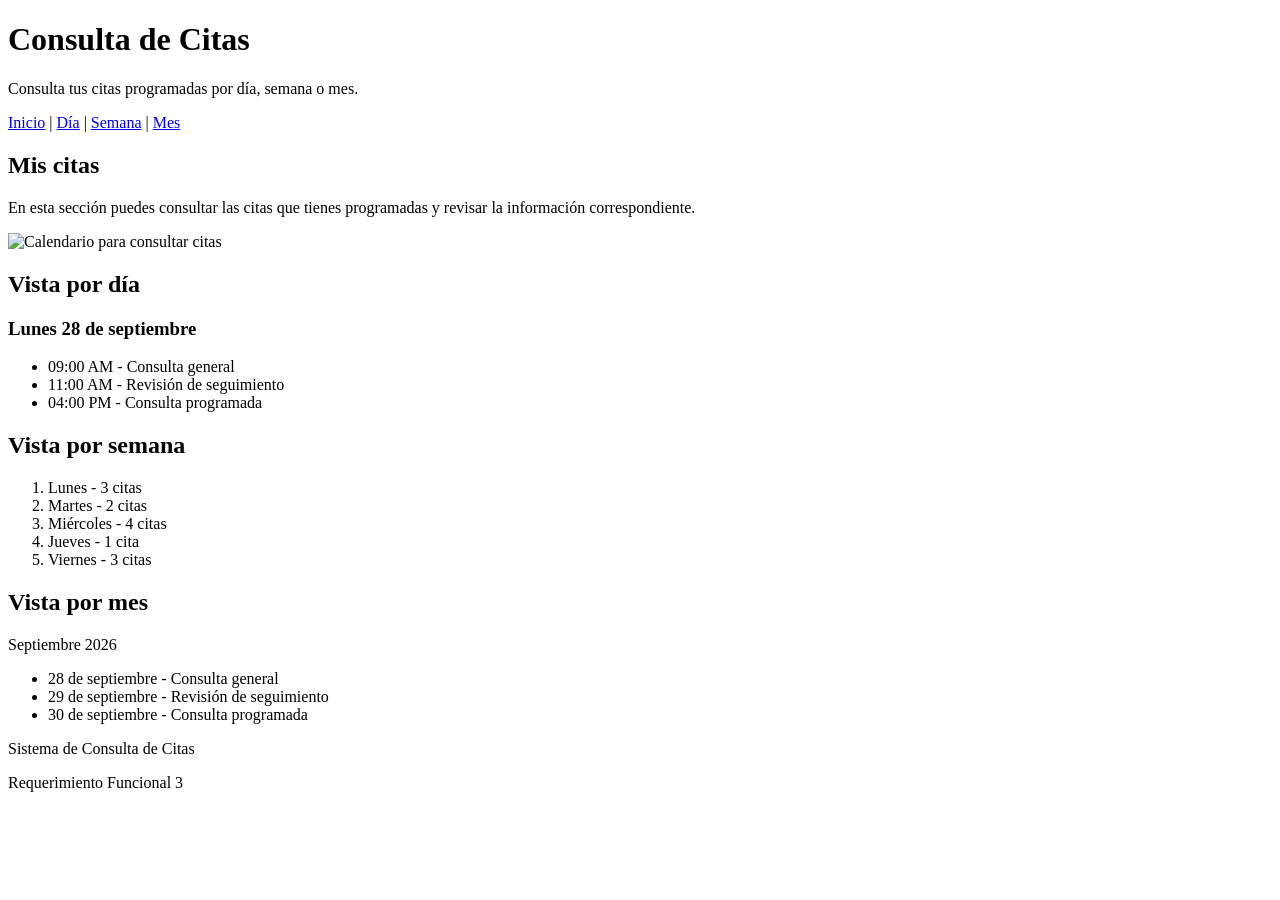
==== practica-02-requerimento-funcional/index.html @ b23616b7 "commit requerimento 2" ====
<!DOCTYPE html>
<html lang="es">

<head>
    <meta charset="UTF-8">
    <meta name="viewport" content="width=device-width, initial-scale=1.0">
    <title>Consulta de Citas</title>
</head>

<body>

    <header>
        <h1>Consulta de Citas</h1>
        <p>Consulta tus citas programadas por día, semana o mes.</p>
    </header>

    
    <nav>
        <a href="#inicio">Inicio</a> |
        <a href="#dia">Día</a> |
        <a href="#semana">Semana</a> |
        <a href="#mes">Mes</a>
    </nav>

    <main>

       
        <section id="inicio">
            <h2>Mis citas</h2>

            <p>
                En esta sección puedes consultar las citas que tienes
                programadas y revisar la información correspondiente.
            </p>

            <img src="calendario.png"
                 alt="Calendario para consultar citas"
                 width="300">

        </section>

        
        <section id="dia">
            <h2>Vista por día</h2>

            <h3>Lunes 28 de septiembre</h3>

            <ul>
                <li>09:00 AM - Consulta general</li>
                <li>11:00 AM - Revisión de seguimiento</li>
                <li>04:00 PM - Consulta programada</li>
            </ul>

        </section>

        <section id="semana">
            <h2>Vista por semana</h2>

            <ol>
                <li>Lunes - 3 citas</li>
                <li>Martes - 2 citas</li>
                <li>Miércoles - 4 citas</li>
                <li>Jueves - 1 cita</li>
                <li>Viernes - 3 citas</li>
            </ol>

        </section>

        
        <section id="mes">
            <h2>Vista por mes</h2>

            <p>Septiembre 2026</p>

            <ul>
                <li>28 de septiembre - Consulta general</li>
                <li>29 de septiembre - Revisión de seguimiento</li>
                <li>30 de septiembre - Consulta programada</li>
            </ul>

        </section>

    </main>

    
    <footer>
        <p>Sistema de Consulta de Citas</p>
        <p>Requerimiento Funcional 3</p>
    </footer>

</body>

</html>
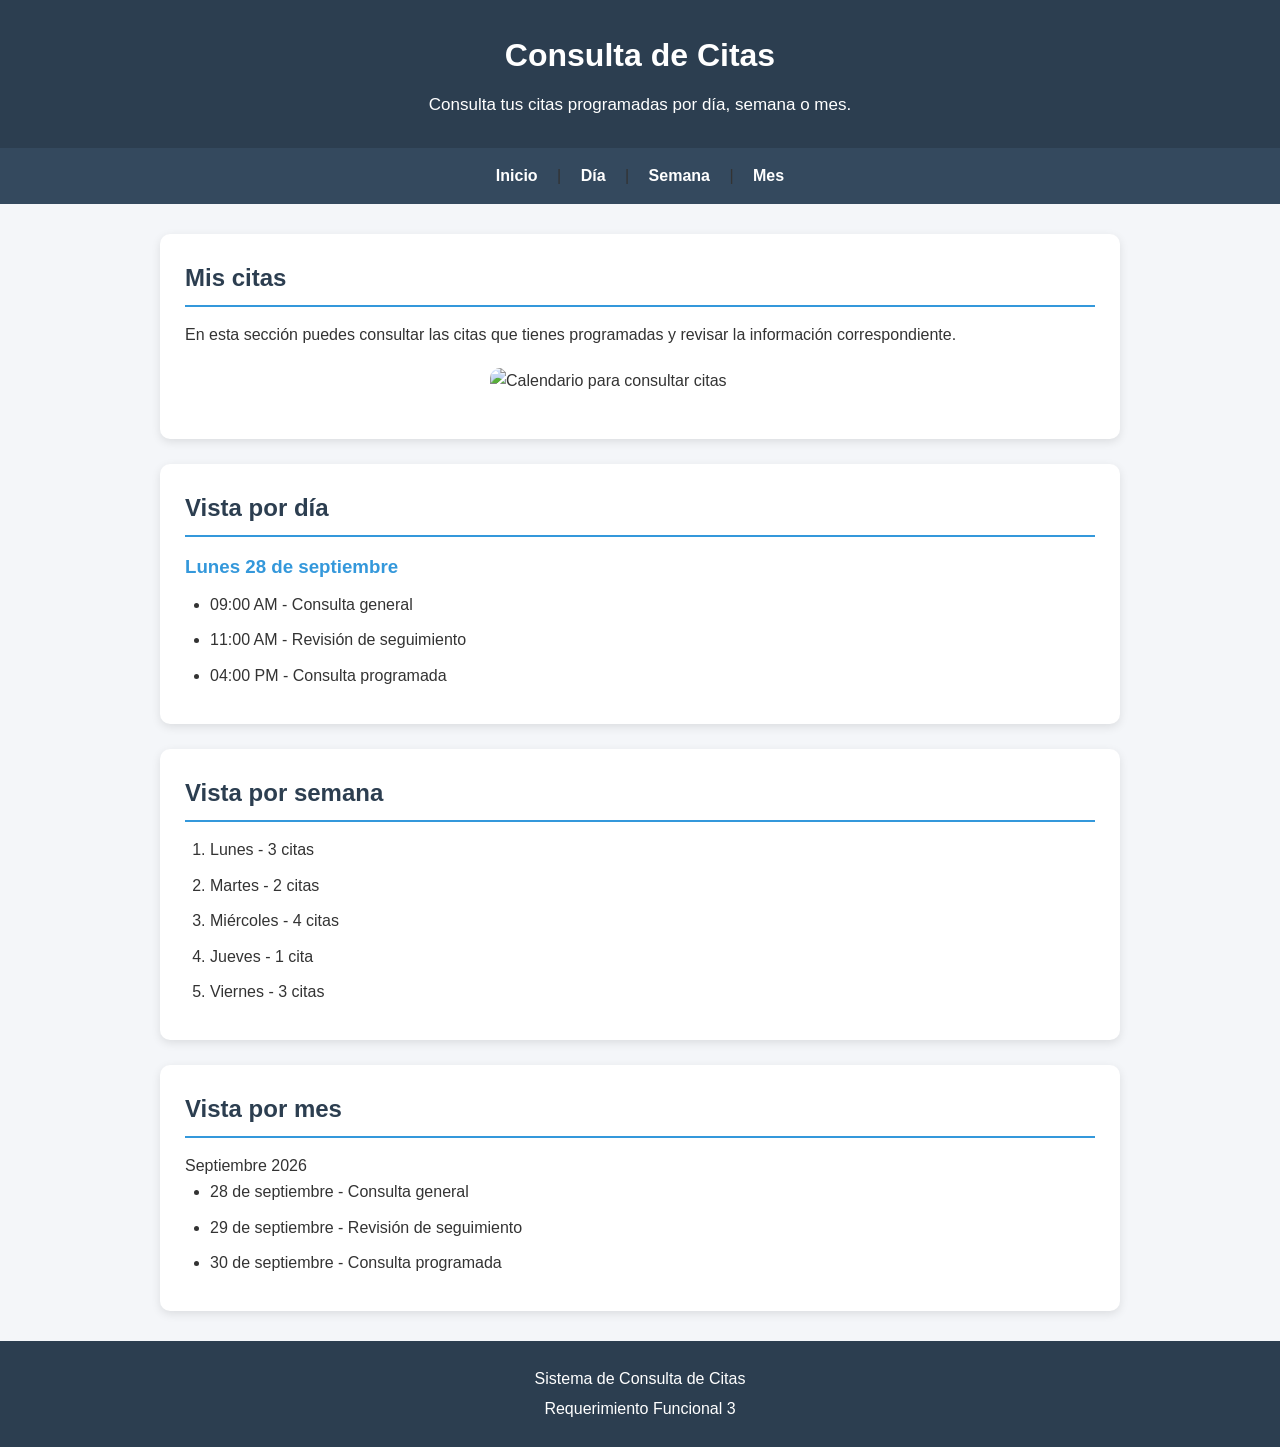
==== commit 908e1b6c: "Commit" ====
--- a/practica-02-requerimento-funcional/index.html
+++ b/practica-02-requerimento-funcional/index.html
@@ -5,6 +5,7 @@
     <meta charset="UTF-8">
     <meta name="viewport" content="width=device-width, initial-scale=1.0">
     <title>Consulta de Citas</title>
+    <link rel="stylesheet" href="style.css">
 </head>
 
 <body>
--- a/practica-02-requerimento-funcional/style.css
+++ b/practica-02-requerimento-funcional/style.css
@@ -0,0 +1,128 @@
+/* Configuración general */
+* {
+    margin: 0;
+    padding: 0;
+    box-sizing: border-box;
+}
+
+body {
+    font-family: Arial, sans-serif;
+    background-color: #f4f6f9;
+    color: #333;
+    line-height: 1.6;
+}
+
+/* Encabezado */
+header {
+    background-color: #2c3e50;
+    color: white;
+    text-align: center;
+    padding: 30px 20px;
+}
+
+header h1 {
+    font-size: 32px;
+    margin-bottom: 10px;
+}
+
+header p {
+    font-size: 17px;
+}
+
+/* Menú de navegación */
+nav {
+    background-color: #34495e;
+    text-align: center;
+    padding: 15px;
+}
+
+nav a {
+    color: white;
+    text-decoration: none;
+    margin: 0 15px;
+    font-weight: bold;
+}
+
+nav a:hover {
+    color: #3498db;
+}
+
+/* Contenido principal */
+main {
+    max-width: 1000px;
+    margin: 30px auto;
+    padding: 0 20px;
+}
+
+/* Secciones */
+section {
+    background-color: white;
+    margin-bottom: 25px;
+    padding: 25px;
+    border-radius: 10px;
+    box-shadow: 0 3px 10px rgba(0, 0, 0, 0.1);
+}
+
+section h2 {
+    color: #2c3e50;
+    margin-bottom: 15px;
+    border-bottom: 2px solid #3498db;
+    padding-bottom: 8px;
+}
+
+section h3 {
+    color: #3498db;
+    margin-bottom: 10px;
+}
+
+/* Imagen */
+section img {
+    display: block;
+    margin: 20px auto;
+    border-radius: 10px;
+    max-width: 100%;
+}
+
+/* Listas */
+ul,
+ol {
+    margin-left: 25px;
+}
+
+li {
+    margin-bottom: 10px;
+}
+
+/* Pie de página */
+footer {
+    background-color: #2c3e50;
+    color: white;
+    text-align: center;
+    padding: 20px;
+    margin-top: 30px;
+}
+
+footer p {
+    margin: 5px;
+}
+
+/* Diseño para celulares */
+@media (max-width: 600px) {
+
+    header h1 {
+        font-size: 25px;
+    }
+
+    nav a {
+        display: block;
+        margin: 8px;
+    }
+
+    main {
+        padding: 0 10px;
+    }
+
+    section {
+        padding: 18px;
+    }
+}
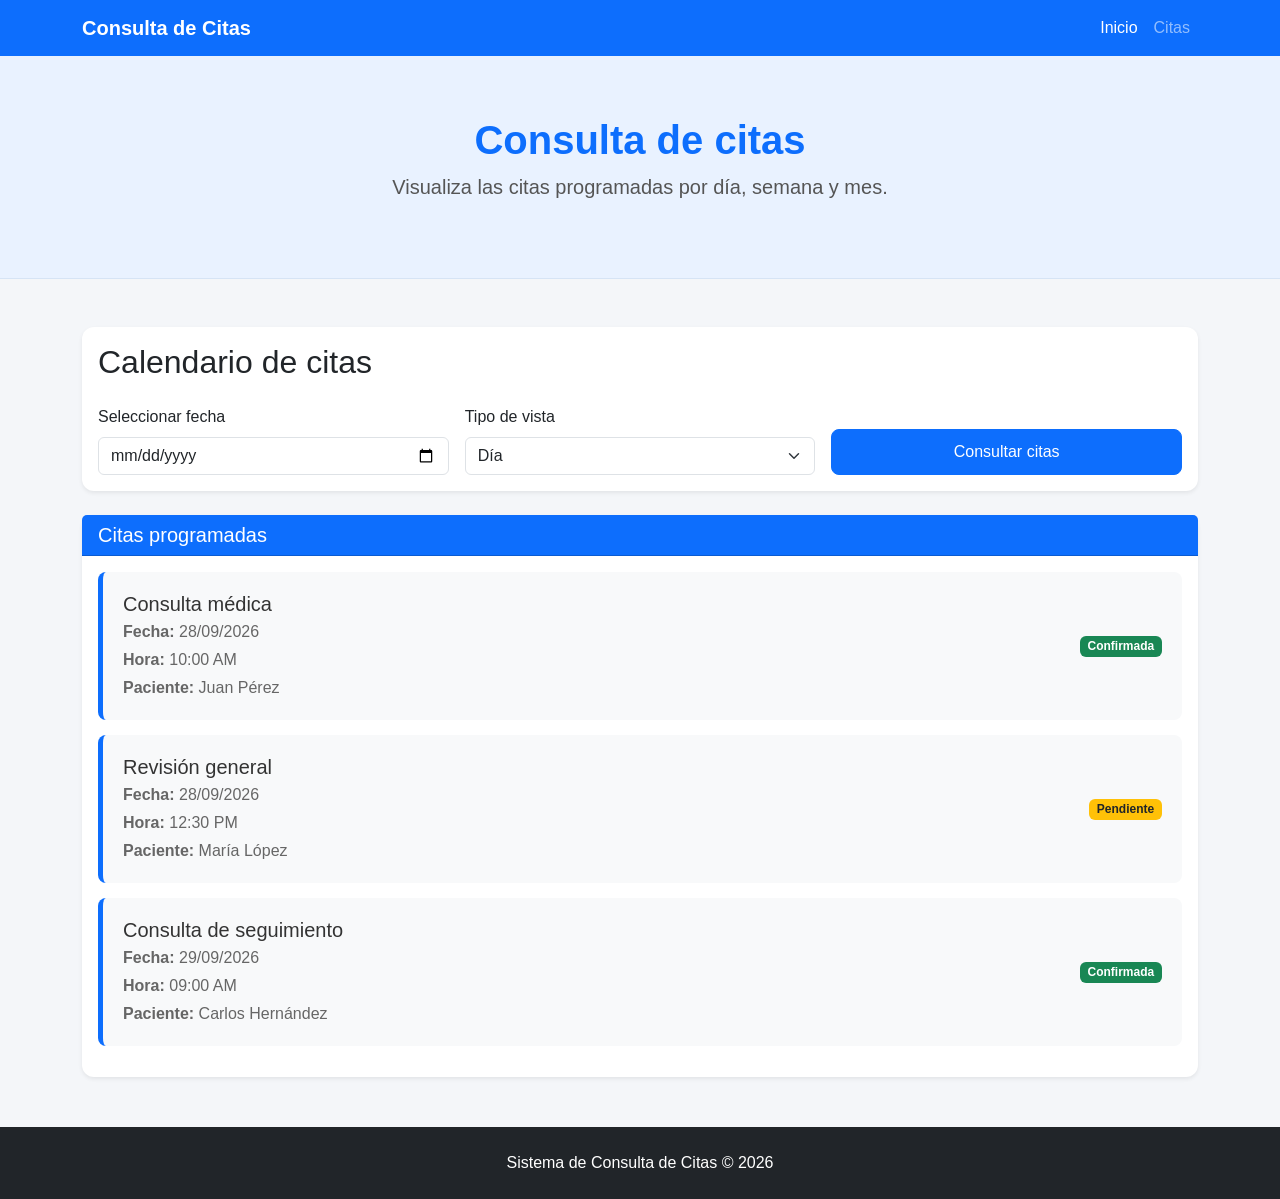
==== commit d172cf35: "Commit 2" ====
--- a/practica-02-requerimento-funcional/index.html
+++ b/practica-02-requerimento-funcional/index.html
@@ -1,94 +1,241 @@
 <!DOCTYPE html>
 <html lang="es">
-
 <head>
     <meta charset="UTF-8">
     <meta name="viewport" content="width=device-width, initial-scale=1.0">
+
     <title>Consulta de Citas</title>
+
+    <!-- Bootstrap 5.0.2 -->
+    <link href="https://cdn.jsdelivr.net/npm/bootstrap@5.0.2/dist/css/bootstrap.min.css"
+          rel="stylesheet"
+          integrity="sha384-EVSTQN3/azprG1Anm3QDgpJLIm9Nao0Yz1ztcQTwFspd3yD65VohhpuuCOmLASjC"
+          crossorigin="anonymous">
+
+    <!-- CSS propio -->
     <link rel="stylesheet" href="style.css">
 </head>
 
 <body>
 
-    <header>
-        <h1>Consulta de Citas</h1>
-        <p>Consulta tus citas programadas por día, semana o mes.</p>
+    <!-- Barra de navegación -->
+    <nav class="navbar navbar-expand-lg navbar-dark bg-primary">
+        <div class="container">
+            <a class="navbar-brand fw-bold" href="#">
+                Consulta de Citas
+            </a>
+
+            <button class="navbar-toggler"
+                    type="button"
+                    data-bs-toggle="collapse"
+                    data-bs-target="#menu">
+                <span class="navbar-toggler-icon"></span>
+            </button>
+
+            <div class="collapse navbar-collapse" id="menu">
+                <ul class="navbar-nav ms-auto">
+                    <li class="nav-item">
+                        <a class="nav-link active" href="#">Inicio</a>
+                    </li>
+                    <li class="nav-item">
+                        <a class="nav-link" href="#citas">Citas</a>
+                    </li>
+                </ul>
+            </div>
+        </div>
+    </nav>
+
+
+    <!-- Encabezado -->
+    <header class="hero text-center">
+        <div class="container">
+            <h1 class="fw-bold">Consulta de citas</h1>
+            <p class="lead">
+                Visualiza las citas programadas por día, semana y mes.
+            </p>
+        </div>
     </header>
 
-    
-    <nav>
-        <a href="#inicio">Inicio</a> |
-        <a href="#dia">Día</a> |
-        <a href="#semana">Semana</a> |
-        <a href="#mes">Mes</a>
-    </nav>
-
-    <main>
-
-       
-        <section id="inicio">
-            <h2>Mis citas</h2>
-
-            <p>
-                En esta sección puedes consultar las citas que tienes
-                programadas y revisar la información correspondiente.
-            </p>
-
-            <img src="calendario.png"
-                 alt="Calendario para consultar citas"
-                 width="300">
-
-        </section>
-
-        
-        <section id="dia">
-            <h2>Vista por día</h2>
-
-            <h3>Lunes 28 de septiembre</h3>
-
-            <ul>
-                <li>09:00 AM - Consulta general</li>
-                <li>11:00 AM - Revisión de seguimiento</li>
-                <li>04:00 PM - Consulta programada</li>
-            </ul>
-
-        </section>
-
-        <section id="semana">
-            <h2>Vista por semana</h2>
-
-            <ol>
-                <li>Lunes - 3 citas</li>
-                <li>Martes - 2 citas</li>
-                <li>Miércoles - 4 citas</li>
-                <li>Jueves - 1 cita</li>
-                <li>Viernes - 3 citas</li>
-            </ol>
-
-        </section>
-
-        
-        <section id="mes">
-            <h2>Vista por mes</h2>
-
-            <p>Septiembre 2026</p>
-
-            <ul>
-                <li>28 de septiembre - Consulta general</li>
-                <li>29 de septiembre - Revisión de seguimiento</li>
-                <li>30 de septiembre - Consulta programada</li>
-            </ul>
-
-        </section>
+
+    <!-- Contenido principal -->
+    <main class="container my-5" id="citas">
+
+        <!-- Selector de vista -->
+        <div class="card shadow-sm mb-4">
+            <div class="card-body">
+
+                <h2 class="card-title mb-4">
+                    Calendario de citas
+                </h2>
+
+                <div class="row g-3 align-items-end">
+
+                    <div class="col-md-4">
+                        <label for="fecha" class="form-label">
+                            Seleccionar fecha
+                        </label>
+
+                        <input type="date"
+                               id="fecha"
+                               class="form-control">
+                    </div>
+
+                    <div class="col-md-4">
+                        <label for="vista" class="form-label">
+                            Tipo de vista
+                        </label>
+
+                        <select id="vista" class="form-select">
+                            <option value="dia">Día</option>
+                            <option value="semana">Semana</option>
+                            <option value="mes">Mes</option>
+                        </select>
+                    </div>
+
+                    <div class="col-md-4">
+                        <button class="btn btn-primary w-100"
+                                onclick="consultarCitas()">
+                            Consultar citas
+                        </button>
+                    </div>
+
+                </div>
+
+            </div>
+        </div>
+
+
+        <!-- Resultado -->
+        <div class="card shadow-sm">
+
+            <div class="card-header bg-primary text-white">
+                <h3 class="h5 mb-0">
+                    Citas programadas
+                </h3>
+            </div>
+
+            <div class="card-body">
+
+                <div id="resultado">
+
+                    <!-- Cita 1 -->
+                    <div class="cita-item">
+                        <div>
+                            <h4 class="h5 mb-1">
+                                Consulta médica
+                            </h4>
+
+                            <p class="mb-1">
+                                <strong>Fecha:</strong> 28/09/2026
+                            </p>
+
+                            <p class="mb-1">
+                                <strong>Hora:</strong> 10:00 AM
+                            </p>
+
+                            <p class="mb-0">
+                                <strong>Paciente:</strong> Juan Pérez
+                            </p>
+                        </div>
+
+                        <span class="badge bg-success">
+                            Confirmada
+                        </span>
+                    </div>
+
+
+                    <!-- Cita 2 -->
+                    <div class="cita-item">
+                        <div>
+                            <h4 class="h5 mb-1">
+                                Revisión general
+                            </h4>
+
+                            <p class="mb-1">
+                                <strong>Fecha:</strong> 28/09/2026
+                            </p>
+
+                            <p class="mb-1">
+                                <strong>Hora:</strong> 12:30 PM
+                            </p>
+
+                            <p class="mb-0">
+                                <strong>Paciente:</strong> María López
+                            </p>
+                        </div>
+
+                        <span class="badge bg-warning text-dark">
+                            Pendiente
+                        </span>
+                    </div>
+
+
+                    <!-- Cita 3 -->
+                    <div class="cita-item">
+                        <div>
+                            <h4 class="h5 mb-1">
+                                Consulta de seguimiento
+                            </h4>
+
+                            <p class="mb-1">
+                                <strong>Fecha:</strong> 29/09/2026
+                            </p>
+
+                            <p class="mb-1">
+                                <strong>Hora:</strong> 09:00 AM
+                            </p>
+
+                            <p class="mb-0">
+                                <strong>Paciente:</strong> Carlos Hernández
+                            </p>
+                        </div>
+
+                        <span class="badge bg-success">
+                            Confirmada
+                        </span>
+                    </div>
+
+                </div>
+
+            </div>
+        </div>
 
     </main>
 
-    
-    <footer>
-        <p>Sistema de Consulta de Citas</p>
-        <p>Requerimiento Funcional 3</p>
+
+    <!-- Pie de página -->
+    <footer class="bg-dark text-white text-center py-4">
+        <p class="mb-0">
+            Sistema de Consulta de Citas © 2026
+        </p>
     </footer>
 
+
+    <!-- Bootstrap JavaScript -->
+    <script src="https://cdn.jsdelivr.net/npm/bootstrap@5.0.2/dist/js/bootstrap.bundle.min.js"
+            integrity="sha384-MrcW6ZMFYlzcLA8Nl+NtUVF0sA7MsXsP1UyJoMp4YLEuNSfAP+JcXn/tWtIaxVXM"
+            crossorigin="anonymous"></script>
+
+    <!-- JavaScript propio -->
+    <script>
+        function consultarCitas() {
+
+            const fecha = document.getElementById("fecha").value;
+            const vista = document.getElementById("vista").value;
+
+            if (fecha === "") {
+                alert("Selecciona una fecha.");
+                return;
+            }
+
+            alert(
+                "Consultando citas por " +
+                vista +
+                " para la fecha: " +
+                fecha
+            );
+        }
+    </script>
+
 </body>
-
 </html>
--- a/practica-02-requerimento-funcional/style.css
+++ b/practica-02-requerimento-funcional/style.css
@@ -1,128 +1,94 @@
-/* Configuración general */
-* {
-    margin: 0;
-    padding: 0;
-    box-sizing: border-box;
+/* Estilos generales */
+
+body {
+    background-color: #f4f6f9;
+    font-family: Arial, sans-serif;
 }
 
-body {
-    font-family: Arial, sans-serif;
-    background-color: #f4f6f9;
-    color: #333;
-    line-height: 1.6;
+
+/* Encabezado */
+
+.hero {
+    background-color: #e9f2ff;
+    padding: 60px 20px;
+    border-bottom: 1px solid #d6e4f5;
 }
 
-/* Encabezado */
-header {
-    background-color: #2c3e50;
-    color: white;
-    text-align: center;
-    padding: 30px 20px;
+.hero h1 {
+    color: #0d6efd;
+    font-size: 40px;
 }
 
-header h1 {
-    font-size: 32px;
-    margin-bottom: 10px;
+.hero p {
+    color: #555;
 }
 
-header p {
-    font-size: 17px;
+
+/* Tarjetas */
+
+.card {
+    border: none;
+    border-radius: 12px;
 }
 
-/* Menú de navegación */
-nav {
-    background-color: #34495e;
-    text-align: center;
-    padding: 15px;
+
+/* Citas */
+
+.cita-item {
+    display: flex;
+    justify-content: space-between;
+    align-items: center;
+
+    padding: 20px;
+
+    margin-bottom: 15px;
+
+    background-color: #f8f9fa;
+
+    border-left: 5px solid #0d6efd;
+
+    border-radius: 8px;
 }
 
-nav a {
-    color: white;
-    text-decoration: none;
-    margin: 0 15px;
-    font-weight: bold;
+.cita-item h4 {
+    color: #333;
 }
 
-nav a:hover {
-    color: #3498db;
+.cita-item p {
+    color: #666;
 }
 
-/* Contenido principal */
-main {
-    max-width: 1000px;
-    margin: 30px auto;
-    padding: 0 20px;
+
+/* Botones */
+
+.btn-primary {
+    padding: 10px 20px;
+    border-radius: 8px;
 }
 
-/* Secciones */
-section {
-    background-color: white;
-    margin-bottom: 25px;
-    padding: 25px;
-    border-radius: 10px;
-    box-shadow: 0 3px 10px rgba(0, 0, 0, 0.1);
+
+/* Footer */
+
+footer {
+    margin-top: 50px;
 }
 
-section h2 {
-    color: #2c3e50;
-    margin-bottom: 15px;
-    border-bottom: 2px solid #3498db;
-    padding-bottom: 8px;
-}
 
-section h3 {
-    color: #3498db;
-    margin-bottom: 10px;
-}
+/* Responsive */
 
-/* Imagen */
-section img {
-    display: block;
-    margin: 20px auto;
-    border-radius: 10px;
-    max-width: 100%;
-}
+@media (max-width: 768px) {
 
-/* Listas */
-ul,
-ol {
-    margin-left: 25px;
-}
-
-li {
-    margin-bottom: 10px;
-}
-
-/* Pie de página */
-footer {
-    background-color: #2c3e50;
-    color: white;
-    text-align: center;
-    padding: 20px;
-    margin-top: 30px;
-}
-
-footer p {
-    margin: 5px;
-}
-
-/* Diseño para celulares */
-@media (max-width: 600px) {
-
-    header h1 {
-        font-size: 25px;
+    .hero h1 {
+        font-size: 32px;
     }
 
-    nav a {
-        display: block;
-        margin: 8px;
+    .cita-item {
+        flex-direction: column;
+        align-items: flex-start;
+        gap: 15px;
     }
 
-    main {
-        padding: 0 10px;
-    }
-
-    section {
-        padding: 18px;
+    .cita-item .badge {
+        align-self: flex-start;
     }
 }
